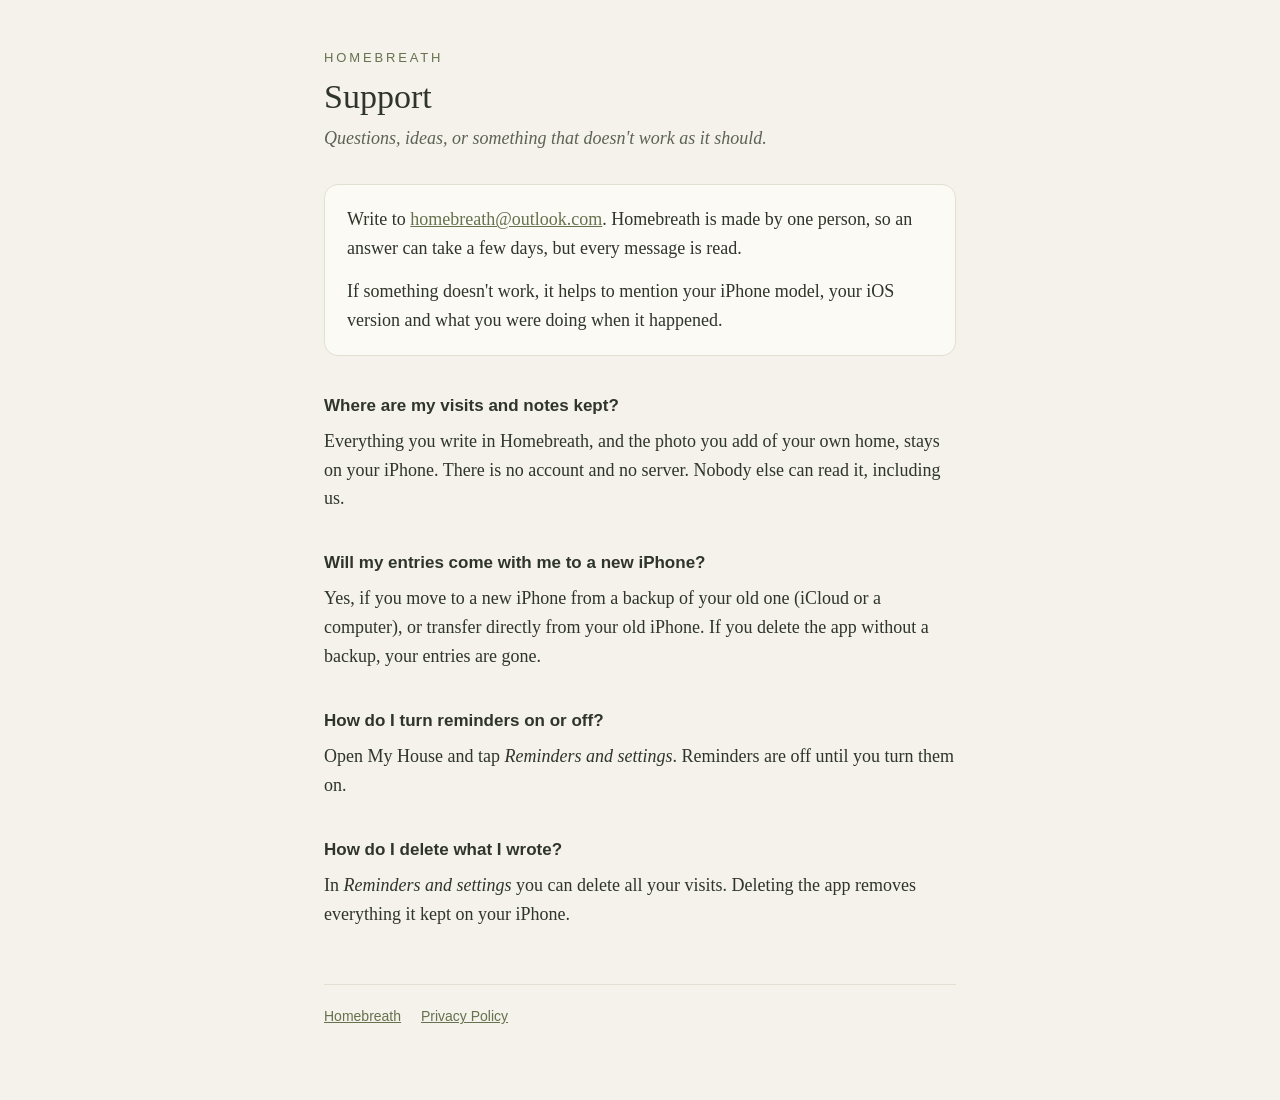
==== support/index.html @ 9e899eef "Homebreath: support- en privacypagina's Co-Authored-By: Claude Opus 5.5 <noreply@anthropic.com> Clau" ====
<!DOCTYPE html>
<html lang="en">
<head>
<meta charset="utf-8">
<meta name="viewport" content="width=device-width, initial-scale=1">
<title>Support · Homebreath</title>
<link rel="stylesheet" href="/style.css">
</head>
<body>
<main>
  <p class="kicker"><a href="/">Homebreath</a></p>
  <h1>Support</h1>
  <p class="sub">Questions, ideas, or something that doesn't work as it should.</p>

  <div class="card">
    <p>Write to <a href="mailto:homebreath@outlook.com">homebreath@outlook.com</a>. Homebreath is made by one person, so an answer can take a few days, but every message is read.</p>
    <p>If something doesn't work, it helps to mention your iPhone model, your iOS version and what you were doing when it happened.</p>
  </div>

  <h2>Where are my visits and notes kept?</h2>
  <p>Everything you write in Homebreath, and the photo you add of your own home, stays on your iPhone. There is no account and no server. Nobody else can read it, including us.</p>

  <h2>Will my entries come with me to a new iPhone?</h2>
  <p>Yes, if you move to a new iPhone from a backup of your old one (iCloud or a computer), or transfer directly from your old iPhone. If you delete the app without a backup, your entries are gone.</p>

  <h2>How do I turn reminders on or off?</h2>
  <p>Open My House and tap <em>Reminders and settings</em>. Reminders are off until you turn them on.</p>

  <h2>How do I delete what I wrote?</h2>
  <p>In <em>Reminders and settings</em> you can delete all your visits. Deleting the app removes everything it kept on your iPhone.</p>

  <footer>
    <a href="/">Homebreath</a>
    <a href="/privacy/">Privacy Policy</a>
  </footer>
</main>
</body>
</html>
---- style.css ----
:root {
  --bg: #F4F2EA;
  --ink: #2F352A;
  --muted: #5d6354;
  --accent: #66714D;
  --card: #FBFAF5;
  --line: #E2DFD3;
}
* { box-sizing: border-box; }
html { -webkit-text-size-adjust: 100%; }
body {
  margin: 0;
  background: var(--bg);
  color: var(--ink);
  font-family: Georgia, "Iowan Old Style", "Times New Roman", serif;
  font-size: 18px;
  line-height: 1.6;
}
main { max-width: 680px; margin: 0 auto; padding: 48px 24px 72px; }
.kicker {
  font-family: -apple-system, BlinkMacSystemFont, "Helvetica Neue", Arial, sans-serif;
  font-size: 13px;
  letter-spacing: 0.22em;
  text-transform: uppercase;
  color: var(--accent);
  margin: 0 0 8px;
}
.kicker a { color: inherit; text-decoration: none; }
h1 { font-weight: normal; font-size: 34px; line-height: 1.2; margin: 0 0 6px; }
.sub { font-style: italic; color: var(--muted); margin: 0 0 32px; }
h2 {
  font-family: -apple-system, BlinkMacSystemFont, "Helvetica Neue", Arial, sans-serif;
  font-size: 17px;
  font-weight: 600;
  margin: 36px 0 8px;
}
p, li { margin: 0 0 14px; }
ul { padding-left: 22px; }
a { color: var(--accent); }
.card {
  background: var(--card);
  border: 1px solid var(--line);
  border-radius: 14px;
  padding: 20px 22px;
  margin: 24px 0;
}
.card p:last-child { margin-bottom: 0; }
footer {
  margin-top: 56px;
  padding-top: 20px;
  border-top: 1px solid var(--line);
  font-family: -apple-system, BlinkMacSystemFont, "Helvetica Neue", Arial, sans-serif;
  font-size: 14px;
  color: var(--muted);
}
footer a { margin-right: 16px; }
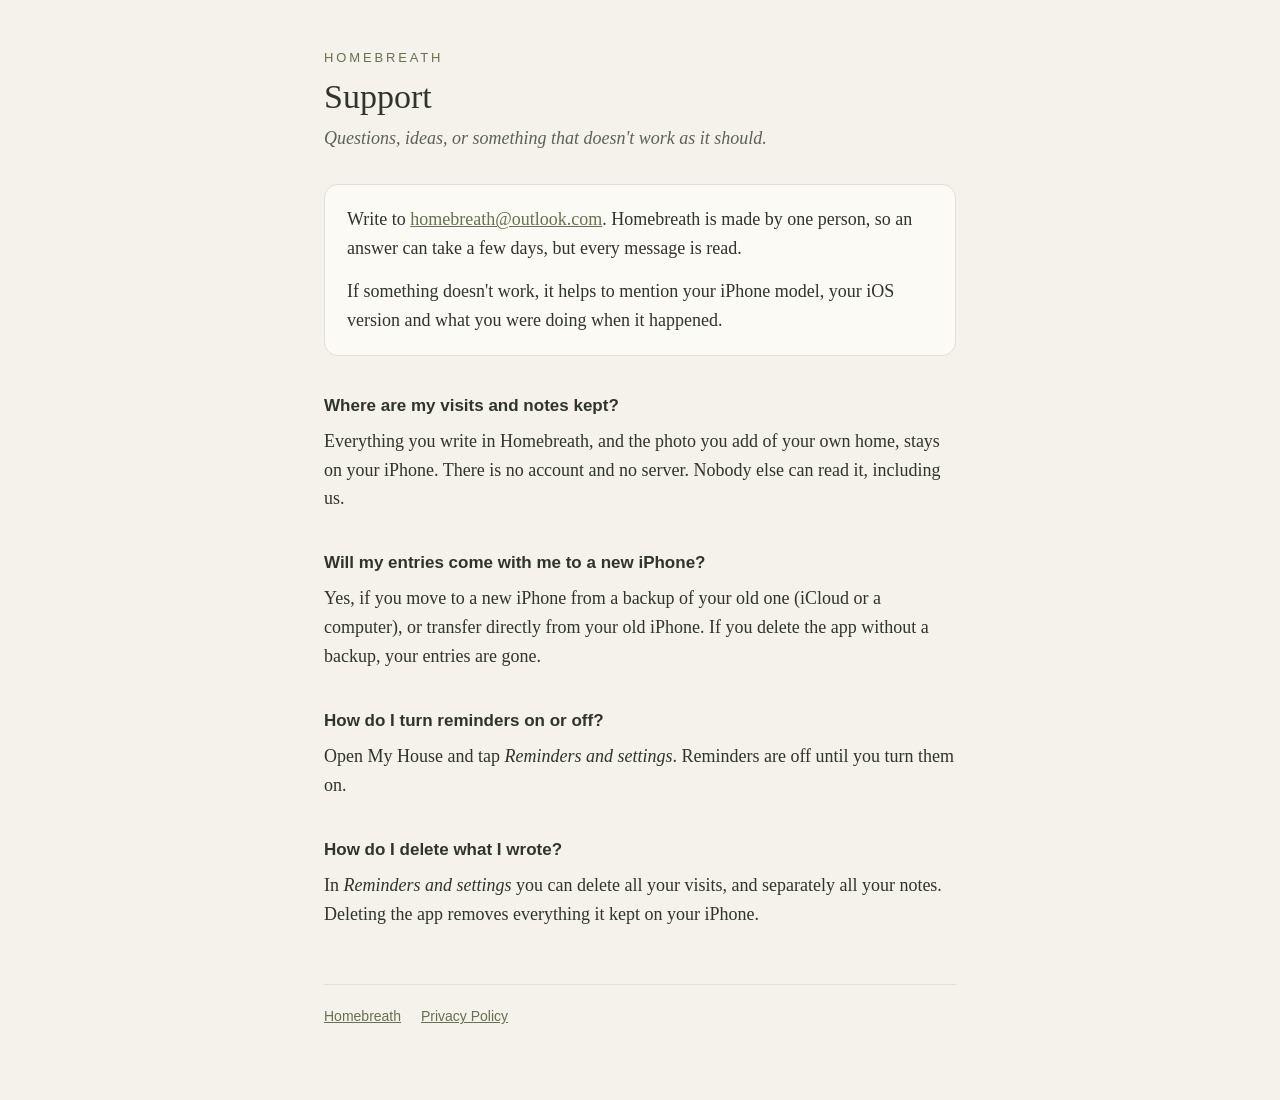
==== commit 8ba6cbe6: "Support en privacy: ook alle notities verwijderen Co-Authored-By: Claude Opus 5.5 <noreply@anthropic" ====
--- a/support/index.html
+++ b/support/index.html
@@ -27,7 +27,7 @@
   <p>Open My House and tap <em>Reminders and settings</em>. Reminders are off until you turn them on.</p>
 
   <h2>How do I delete what I wrote?</h2>
-  <p>In <em>Reminders and settings</em> you can delete all your visits. Deleting the app removes everything it kept on your iPhone.</p>
+  <p>In <em>Reminders and settings</em> you can delete all your visits, and separately all your notes. Deleting the app removes everything it kept on your iPhone.</p>
 
   <footer>
     <a href="/">Homebreath</a>
